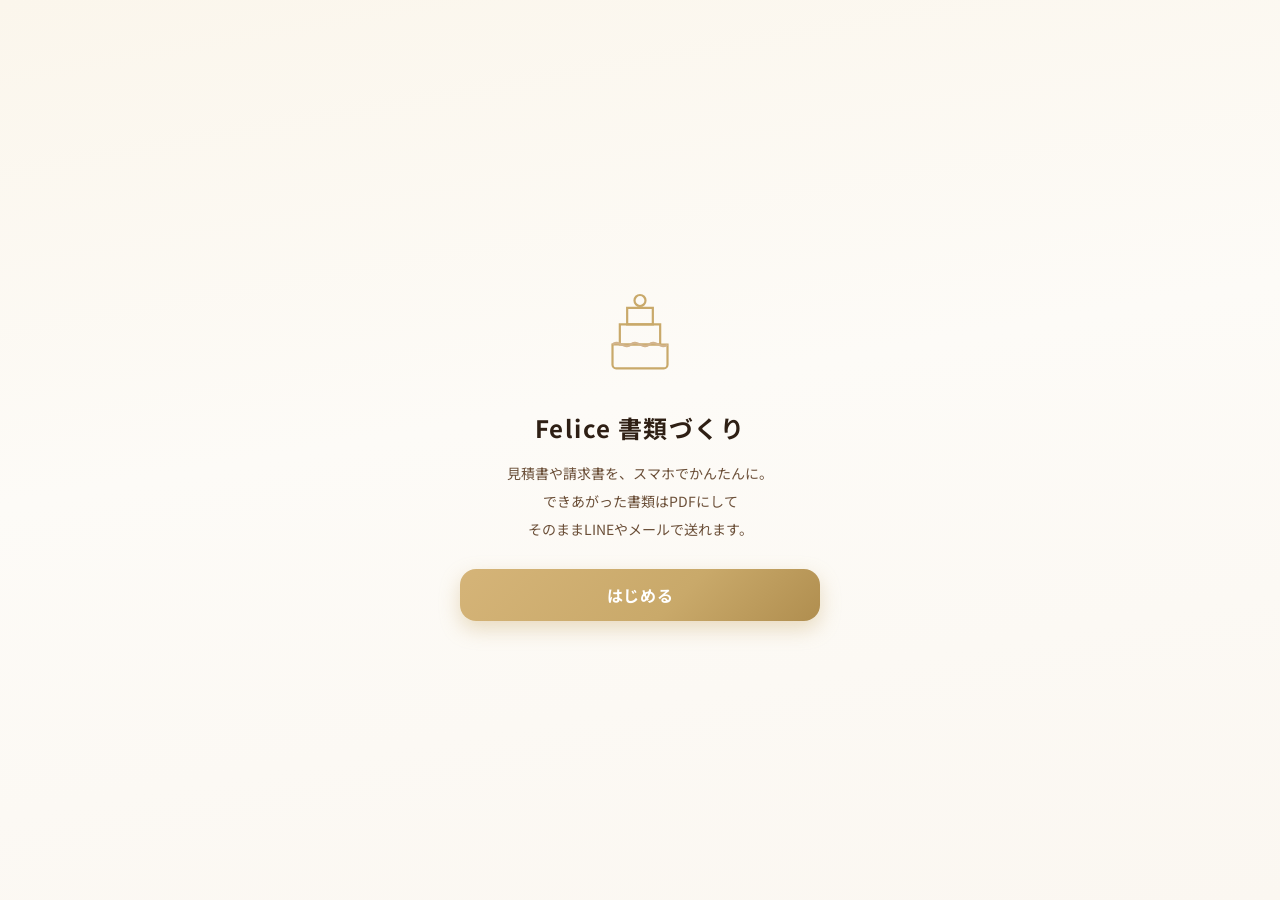
==== billing/index.html @ 068f3227 "billing: 帳票づくりPWAを新規追加（見積書・請求書・納品書・領収書） - スマホファーストのSPA。作成ウィザード／書類間変換／宛先台帳／状態管理 - PDF生成（html2canvas+j" ====
<!DOCTYPE html>
<html lang="ja">
<head>
  <meta charset="UTF-8">
  <meta name="viewport" content="width=device-width, initial-scale=1, viewport-fit=cover">
  <meta name="robots" content="noindex, nofollow">
  <meta name="theme-color" content="#fdfbf7">
  <title>Felice 書類づくり</title>
  <link rel="manifest" href="manifest.json">
  <link rel="icon" href="icons/icon-192.png">
  <link rel="apple-touch-icon" href="icons/apple-touch-icon.png">
  <meta name="mobile-web-app-capable" content="yes">
  <meta name="apple-mobile-web-app-capable" content="yes">
  <meta name="apple-mobile-web-app-status-bar-style" content="default">
  <meta name="apple-mobile-web-app-title" content="Felice書類">
  <link rel="preconnect" href="https://fonts.googleapis.com">
  <link rel="preconnect" href="https://fonts.gstatic.com" crossorigin>
  <link href="https://fonts.googleapis.com/css2?family=Italiana&family=Noto+Sans+JP:wght@400;500;700&family=Noto+Serif+JP:wght@400;600&display=swap" rel="stylesheet">
  <link rel="stylesheet" href="styles.css">
</head>
<body>

<!-- ══════════ アプリ本体 ══════════ -->
<div class="app" id="app">

  <header class="appbar">
    <div class="brand">
      <span class="brand-logo">Felice</span>
      <span class="brand-sub">書類づくり</span>
    </div>
  </header>

  <main class="main" id="main">

    <!-- ── ホーム ── -->
    <section class="view active" id="view-home">
      <div id="backup-banner"></div>
      <p class="home-date" id="home-date"></p>
      <h1 class="home-title">なにを<br>おつくりしますか？</h1>
      <button class="btn-cta" id="btn-create">
        <svg viewBox="0 0 24 24" class="ic"><path d="M12 5v14M5 12h14" stroke-linecap="round"/></svg>
        書類をつくる
      </button>
      <div class="home-quick" id="home-quick"></div>
      <div class="sec-head">
        <h2>最近の書類</h2>
        <button class="link" id="link-all-docs">すべて見る</button>
      </div>
      <div id="home-recent"></div>
    </section>

    <!-- ── 書類一覧 ── -->
    <section class="view" id="view-docs">
      <h1 class="view-title">書類</h1>
      <div class="searchbox">
        <svg viewBox="0 0 24 24" class="ic"><circle cx="11" cy="11" r="7"/><path d="M20 20l-3.5-3.5" stroke-linecap="round"/></svg>
        <input type="search" id="doc-search" placeholder="宛先や件名でさがす" autocomplete="off">
      </div>
      <div class="chips" id="doc-type-chips"></div>
      <div class="chips chips-sub" id="doc-status-chips"></div>
      <div id="doc-list"></div>
    </section>

    <!-- ── 顧客 ── -->
    <section class="view" id="view-customers">
      <h1 class="view-title">宛先リスト</h1>
      <p class="view-lead">よく書類を送る相手を登録しておくと、次からえらぶだけで作れます。</p>
      <button class="btn-secondary" id="btn-add-customer">
        <svg viewBox="0 0 24 24" class="ic"><path d="M12 5v14M5 12h14" stroke-linecap="round"/></svg>
        宛先を追加する
      </button>
      <div id="customer-list"></div>
    </section>

    <!-- ── 設定 ── -->
    <section class="view" id="view-settings">
      <h1 class="view-title">設定</h1>

      <div class="card form-card">
        <h2 class="card-title">じぶんの情報 <small>書類の「発行者」として印字されます</small></h2>
        <label class="field"><span>屋号（お店の名前）</span><input type="text" id="set-issuerName"></label>
        <label class="field"><span>お名前</span><input type="text" id="set-issuerPerson" placeholder="例：山田 花子"></label>
        <label class="field"><span>郵便番号</span><input type="text" id="set-postal" inputmode="numeric" placeholder="例：123-4567"></label>
        <label class="field"><span>住所</span><input type="text" id="set-address" placeholder="例：東京都〇〇区…"></label>
        <label class="field"><span>電話番号</span><input type="tel" id="set-tel" placeholder="例：090-1234-5678"></label>
        <label class="field"><span>メールアドレス</span><input type="email" id="set-email"></label>
      </div>

      <div class="card form-card">
        <h2 class="card-title">お振込先 <small>請求書に印字されます</small></h2>
        <label class="field"><span>銀行名</span><input type="text" id="set-bankName" placeholder="例：〇〇銀行"></label>
        <label class="field"><span>支店名</span><input type="text" id="set-branch" placeholder="例：〇〇支店"></label>
        <label class="field"><span>口座の種類</span>
          <select id="set-bankType"><option>普通</option><option>当座</option></select>
        </label>
        <label class="field"><span>口座番号</span><input type="text" id="set-bankNumber" inputmode="numeric"></label>
        <label class="field"><span>口座名義（カタカナ）</span><input type="text" id="set-bankHolder" placeholder="例：ヤマダ ハナコ"></label>
        <label class="field field-check">
          <input type="checkbox" id="set-bankFeeNote">
          <span>「振込手数料はご負担ください」の一文を請求書に入れる</span>
        </label>
      </div>

      <div class="card form-card">
        <h2 class="card-title">書類の初期設定</h2>
        <label class="field"><span>見積書の有効期限（発行日から）</span>
          <span class="field-suffix"><input type="number" id="set-quoteValidDays" inputmode="numeric" min="1"><em>日</em></span>
        </label>
        <label class="field"><span>請求書の支払期限（発行日から）</span>
          <span class="field-suffix"><input type="number" id="set-paymentTermDays" inputmode="numeric" min="1"><em>日</em></span>
        </label>
        <label class="field"><span>領収書の但し書き（なんの代金か）</span><input type="text" id="set-receiptProviso"></label>
        <label class="field field-check">
          <input type="checkbox" id="set-showStampBox">
          <span>領収書に収入印紙の枠を印字する（紙で渡す場合）</span>
        </label>
        <p class="hint">※紙で渡す領収書は、金額が5万円以上だと収入印紙が必要になることがあります。くわしくは国税庁の案内や税理士さんにご確認ください。</p>
      </div>

      <div class="card form-card">
        <h2 class="card-title">データのバックアップ</h2>
        <p class="hint">データはこのスマホ（ブラウザ）の中だけに保存されています。月に1回くらい、バックアップファイルを保存しておくと安心です。</p>
        <p class="hint" id="backup-last"></p>
        <button class="btn-secondary" id="btn-export">
          <svg viewBox="0 0 24 24" class="ic"><path d="M12 3v12M7 10l5 5 5-5M4 21h16" stroke-linecap="round" stroke-linejoin="round"/></svg>
          バックアップを保存する
        </button>
        <button class="btn-ghost" id="btn-import">バックアップから戻す</button>
        <input type="file" id="import-file" accept=".json,application/json" hidden>
      </div>

      <div class="card form-card">
        <h2 class="card-title">このアプリについて</h2>
        <p class="hint">・入力した内容はどこにも送信されず、この端末の中だけに保存されます。</p>
        <p class="hint">・書類は消費税をふくんだ「税込」の金額で作られます（インボイス制度の適格請求書には対応していません）。</p>
        <p class="hint">・税金や書類の保存ルールについて迷ったら、税理士さんや国税庁の案内をご確認ください。このアプリの表示は税務のアドバイスではありません。</p>
        <p class="hint">・ホーム画面に追加しておくと、アプリのようにすぐ開けます。</p>
        <p class="hint version">Felice 書類づくり v1.0</p>
      </div>
    </section>

  </main>

  <!-- ── ボトムナビ ── -->
  <nav class="bottomnav" id="bottomnav">
    <button class="nav-btn active" data-view="home">
      <svg viewBox="0 0 24 24" class="ic"><path d="M4 11l8-7 8 7v9a1.5 1.5 0 0 1-1.5 1.5h-4v-6h-5v6h-4A1.5 1.5 0 0 1 4 20z" stroke-linejoin="round"/></svg>
      <span>ホーム</span>
    </button>
    <button class="nav-btn" data-view="docs">
      <svg viewBox="0 0 24 24" class="ic"><path d="M7 3h7l4 4v13a1 1 0 0 1-1 1H7a1 1 0 0 1-1-1V4a1 1 0 0 1 1-1z" stroke-linejoin="round"/><path d="M14 3v4h4M9.5 12h5M9.5 16h5" stroke-linecap="round"/></svg>
      <span>書類</span>
    </button>
    <button class="nav-btn" data-view="customers">
      <svg viewBox="0 0 24 24" class="ic"><circle cx="12" cy="8.5" r="3.5"/><path d="M5 20c.8-3.4 3.6-5.5 7-5.5s6.2 2.1 7 5.5" stroke-linecap="round"/></svg>
      <span>宛先</span>
    </button>
    <button class="nav-btn" data-view="settings">
      <svg viewBox="0 0 24 24" class="ic"><circle cx="12" cy="12" r="3"/><path d="M12 2.8l1.2 2.6 2.8-.5 1 2.7 2.7 1-.5 2.8 2 2-2 2 .5 2.8-2.7 1-1 2.7-2.8-.5-1.2 2.6-1.2-2.6-2.8.5-1-2.7-2.7-1 .5-2.8-2-2 2-2-.5-2.8 2.7-1 1-2.7 2.8.5z" stroke-linejoin="round"/></svg>
      <span>設定</span>
    </button>
  </nav>
</div>

<!-- ══════════ 作成ウィザード ══════════ -->
<div class="overlay" id="wizard">
  <div class="ov-bar">
    <button class="ov-back" id="wiz-back" aria-label="もどる">
      <svg viewBox="0 0 24 24" class="ic"><path d="M15 5l-7 7 7 7" stroke-linecap="round" stroke-linejoin="round"/></svg>
    </button>
    <div class="ov-bar-center">
      <div class="dots" id="wiz-dots"></div>
      <div class="ov-title" id="wiz-title">書類をつくる</div>
    </div>
    <button class="ov-close" id="wiz-close" aria-label="とじる">
      <svg viewBox="0 0 24 24" class="ic"><path d="M6 6l12 12M18 6L6 18" stroke-linecap="round"/></svg>
    </button>
  </div>

  <div class="ov-body" id="wiz-body">

    <!-- Step: 種類 -->
    <div class="wstep" id="wstep-type">
      <h2 class="wstep-title">どの書類をつくりますか？</h2>
      <div class="type-cards" id="type-cards"></div>
    </div>

    <!-- Step: 宛先 -->
    <div class="wstep" id="wstep-customer">
      <h2 class="wstep-title">どなたに送りますか？</h2>
      <label class="field">
        <span>宛先の名前</span>
        <input type="text" id="wiz-cust-name" placeholder="例：スタジオ〇〇" autocomplete="off">
      </label>
      <div class="seg" id="wiz-honorific">
        <button data-v="御中" class="active">御中<small>会社・お店あて</small></button>
        <button data-v="様">様<small>個人あて</small></button>
      </div>
      <div id="wiz-cust-suggest"></div>
      <details class="adv">
        <summary>宛先の住所（省略できます）</summary>
        <label class="field"><span>住所</span><input type="text" id="wiz-cust-addr"></label>
      </details>
    </div>

    <!-- Step: 内容 -->
    <div class="wstep" id="wstep-content">
      <h2 class="wstep-title">内容を入力しましょう</h2>
      <label class="field">
        <span>件名（なんのお仕事？）</span>
        <input type="text" id="wiz-title-input" placeholder="例：撮影用クレイケーキ 制作費">
      </label>
      <div class="items-head"><span>品目</span><span id="wiz-items-hint">品名とお値段を入れてください</span></div>
      <div id="wiz-items"></div>
      <button class="btn-ghost btn-add-item" id="btn-add-item">
        <svg viewBox="0 0 24 24" class="ic"><path d="M12 5v14M5 12h14" stroke-linecap="round"/></svg>
        品目を追加
      </button>

      <details class="adv" id="wiz-adv">
        <summary>くわしい設定（日付・番号など）</summary>
        <label class="field"><span>発行日</span><input type="date" id="wiz-issueDate"></label>
        <div id="wiz-type-fields"></div>
        <label class="field"><span>書類番号（自動でつきます）</span><input type="text" id="wiz-number"></label>
        <label class="field"><span>備考（書類の下に印字されます）</span><textarea id="wiz-notes" rows="2" placeholder="例：納期はご相談ください"></textarea></label>
      </details>
    </div>

    <!-- Step: 確認 -->
    <div class="wstep" id="wstep-confirm">
      <h2 class="wstep-title">この内容でつくります</h2>
      <div class="preview-wrap" id="wiz-preview"></div>
    </div>

  </div>

  <div class="ov-foot">
    <div class="foot-total" id="wiz-total"></div>
    <button class="btn-primary" id="wiz-next">つぎへ</button>
  </div>
</div>

<!-- ══════════ 書類詳細 ══════════ -->
<div class="overlay" id="detail">
  <div class="ov-bar">
    <button class="ov-back" id="detail-back" aria-label="もどる">
      <svg viewBox="0 0 24 24" class="ic"><path d="M15 5l-7 7 7 7" stroke-linecap="round" stroke-linejoin="round"/></svg>
    </button>
    <div class="ov-bar-center"><div class="ov-title" id="detail-title"></div></div>
    <button class="ov-close" id="detail-menu" aria-label="メニュー">
      <svg viewBox="0 0 24 24" class="ic"><circle cx="12" cy="5.5" r="1.6" fill="currentColor" stroke="none"/><circle cx="12" cy="12" r="1.6" fill="currentColor" stroke="none"/><circle cx="12" cy="18.5" r="1.6" fill="currentColor" stroke="none"/></svg>
    </button>
  </div>
  <div class="ov-body">
    <div id="detail-meta"></div>
    <div class="preview-wrap" id="detail-preview"></div>
  </div>
  <div class="ov-foot detail-foot">
    <button class="btn-secondary" id="btn-convert">
      <svg viewBox="0 0 24 24" class="ic"><path d="M4 12h13M13 6l6 6-6 6" stroke-linecap="round" stroke-linejoin="round"/></svg>
      <span>次の書類へ</span>
    </button>
    <button class="btn-primary" id="btn-share">
      <svg viewBox="0 0 24 24" class="ic"><path d="M12 15V4M7.5 7.5L12 3l4.5 4.5M5 13v6a1.5 1.5 0 0 0 1.5 1.5h11A1.5 1.5 0 0 0 19 19v-6" stroke-linecap="round" stroke-linejoin="round"/></svg>
      PDFを共有
    </button>
  </div>
</div>

<!-- ══════════ 共通パーツ ══════════ -->
<div class="asheet-wrap" id="asheet-wrap">
  <div class="asheet-bg" id="asheet-bg"></div>
  <div class="asheet" id="asheet"></div>
</div>

<div class="modal-wrap" id="confirm-wrap">
  <div class="modal">
    <p id="confirm-msg"></p>
    <div class="modal-btns">
      <button class="btn-ghost" id="confirm-no">やめる</button>
      <button class="btn-primary" id="confirm-yes">OK</button>
    </div>
  </div>
</div>

<div id="toast-wrap"></div>

<!-- ══════════ オンボーディング ══════════ -->
<div class="ob" id="ob">
  <div class="ob-slide active" data-slide="1">
    <div class="ob-art">
      <svg viewBox="0 0 120 120" class="ob-cake">
        <path d="M30 78h60v22a4 4 0 0 1-4 4H34a4 4 0 0 1-4-4z"/>
        <path d="M38 56h44v22H38z"/>
        <path d="M46 38h28v18H46z"/>
        <circle cx="60" cy="30" r="6"/>
        <path d="M30 78c6-6 14 6 20 0s14 6 20 0 14 6 20 0" class="drip"/>
      </svg>
    </div>
    <h1 class="ob-title">Felice 書類づくり</h1>
    <p class="ob-text">見積書や請求書を、スマホでかんたんに。<br>できあがった書類はPDFにして<br>そのままLINEやメールで送れます。</p>
    <button class="btn-primary ob-next">はじめる</button>
  </div>
  <div class="ob-slide" data-slide="2">
    <h1 class="ob-title">じぶんの情報</h1>
    <p class="ob-text">書類に印字される情報です。<br>あとから「設定」でいつでも変えられます。</p>
    <div class="ob-form">
      <label class="field"><span>屋号（お店の名前）</span><input type="text" id="ob-issuerName"></label>
      <label class="field"><span>お名前</span><input type="text" id="ob-issuerPerson" placeholder="例：山田 花子"></label>
      <label class="field"><span>メールアドレス</span><input type="email" id="ob-email"></label>
    </div>
    <button class="btn-primary ob-next">つぎへ</button>
    <button class="btn-ghost ob-skip">あとで入力する</button>
  </div>
  <div class="ob-slide" data-slide="3">
    <div class="ob-art">
      <svg viewBox="0 0 24 24" class="ob-icon"><rect x="6" y="2.5" width="12" height="19" rx="2.5"/><path d="M12 17.5h.01" stroke-linecap="round"/></svg>
    </div>
    <h1 class="ob-title">ホーム画面に追加</h1>
    <p class="ob-text" id="ob-a2hs-text">ブラウザのメニューから「ホーム画面に追加」をしておくと、アプリのようにすぐ開けて、データも消えにくくなります。</p>
    <button class="btn-primary ob-next">はじめましょう</button>
  </div>
</div>

<!-- PDF・印刷用ステージ（画面には見えません） -->
<div id="pdf-stage" aria-hidden="true"></div>
<div id="print-stage" aria-hidden="true"></div>

<script src="lib/html2canvas.min.js"></script>
<script src="lib/jspdf.umd.min.js"></script>
<script src="app.js"></script>
</body>
</html>
---- billing/styles.css ----
/* ═══════════════════════════════════════════
   Felice 書類づくり — mobile-first PWA
   ═══════════════════════════════════════════ */

:root {
  /* Felice brand tokens (for-studio.html と共通) */
  --ivory:        #fdfbf7;
  --paper:        #ffffff;
  --champagne:    #c9a96a;
  --champagne-dk: #b08e4f;
  --champagne-lt: #e6d4a8;
  --champagne-ul: #f7f0e0;
  --tan:          #d2b48c;
  --tan-pale:     #f4ead9;
  --tan-ultra:    #fbf7f1;
  --text:         #2e1f14;
  --text-mid:     #6b4f38;
  --text-soft:    #a68b6e;
  --border:       #ead9bf;
  --border-soft:  #f1e8d8;

  /* doc type colors */
  --c-quote:   #7f9376;
  --c-invoice: #c09355;
  --c-delivery:#7e93a8;
  --c-receipt: #b77b5e;
  --green:     #6f8f6a;
  --danger:    #b05d4e;

  --shadow-sm: 0 2px 10px rgba(46,31,20,.06);
  --shadow-md: 0 10px 30px rgba(46,31,20,.10);
  --shadow-lg: 0 24px 60px rgba(46,31,20,.18);

  --r:    18px;
  --r-sm: 12px;
  --nav-h: 62px;
  --ease: cubic-bezier(.22,.61,.36,1);

  --sans:  'Noto Sans JP', 'Hiragino Kaku Gothic ProN', 'Yu Gothic UI', sans-serif;
  --serif: 'Noto Serif JP', 'Hiragino Mincho ProN', '游明朝', 'Yu Mincho', serif;
  --display: 'Italiana', var(--serif);
}

* { margin: 0; padding: 0; box-sizing: border-box; -webkit-tap-highlight-color: transparent; }
html { height: 100%; }
body {
  font-family: var(--sans);
  background: var(--ivory);
  color: var(--text);
  line-height: 1.6;
  min-height: 100dvh;
  -webkit-font-smoothing: antialiased;
  overscroll-behavior-y: none;
}
button { font-family: inherit; border: none; background: none; color: inherit; cursor: pointer; }
input, select, textarea {
  font-family: inherit;
  font-size: 16px; /* iOSの自動ズーム防止 */
  color: var(--text);
}
svg.ic { width: 22px; height: 22px; fill: none; stroke: currentColor; stroke-width: 1.8; flex: none; }

/* ═══ アプリシェル ═══ */
.app {
  max-width: 560px;
  margin: 0 auto;
  min-height: 100dvh;
  position: relative;
}
@media (min-width: 640px) {
  body { background: linear-gradient(160deg, #f6efe2, var(--ivory) 55%); }
  .app { box-shadow: var(--shadow-lg); background: var(--ivory); }
}

.appbar {
  position: sticky; top: 0; z-index: 20;
  display: flex; align-items: center; justify-content: center;
  padding: calc(10px + env(safe-area-inset-top)) 20px 10px;
  background: color-mix(in srgb, var(--ivory) 86%, transparent);
  -webkit-backdrop-filter: blur(14px); backdrop-filter: blur(14px);
  border-bottom: 1px solid var(--border-soft);
}
.brand { display: flex; align-items: baseline; gap: 10px; }
.brand-logo { font-family: var(--display); font-size: 26px; letter-spacing: .12em; color: var(--text); }
.brand-sub { font-size: 12px; letter-spacing: .28em; color: var(--text-soft); }

.main { padding: 20px 20px calc(var(--nav-h) + 28px + env(safe-area-inset-bottom)); }

.view { display: none; animation: viewIn .32s var(--ease); }
.view.active { display: block; }
@keyframes viewIn { from { opacity: 0; transform: translateY(8px); } to { opacity: 1; transform: none; } }

.view-title { font-size: 24px; font-weight: 700; letter-spacing: .04em; margin: 6px 0 14px; }
.view-lead { font-size: 13.5px; color: var(--text-mid); margin: -6px 0 16px; }

/* ═══ ボトムナビ ═══ */
.bottomnav {
  position: fixed; bottom: 0; left: 50%; transform: translateX(-50%);
  width: 100%; max-width: 560px; z-index: 30;
  display: grid; grid-template-columns: repeat(4, 1fr);
  padding: 6px 10px calc(6px + env(safe-area-inset-bottom));
  background: color-mix(in srgb, #fffdf9 88%, transparent);
  -webkit-backdrop-filter: blur(16px); backdrop-filter: blur(16px);
  border-top: 1px solid var(--border-soft);
}
.nav-btn {
  display: flex; flex-direction: column; align-items: center; gap: 2px;
  padding: 7px 0 5px; border-radius: 14px;
  color: var(--text-soft); font-size: 10.5px; font-weight: 500; letter-spacing: .06em;
  transition: color .2s, background .2s;
}
.nav-btn .ic { width: 23px; height: 23px; }
.nav-btn.active { color: var(--champagne-dk); background: var(--champagne-ul); }

/* ═══ ボタン ═══ */
.btn-primary, .btn-secondary, .btn-ghost, .btn-cta {
  display: flex; align-items: center; justify-content: center; gap: 8px;
  width: 100%; min-height: 52px; padding: 12px 18px;
  border-radius: 16px; font-size: 16px; font-weight: 700; letter-spacing: .04em;
  transition: transform .15s var(--ease), box-shadow .2s, opacity .2s;
}
.btn-primary:active, .btn-secondary:active, .btn-cta:active { transform: scale(.97); }
.btn-primary {
  background: linear-gradient(135deg, #d5b478, var(--champagne) 60%, var(--champagne-dk));
  color: #fff; box-shadow: 0 8px 20px rgba(201,169,106,.38);
}
.btn-primary:disabled { opacity: .45; box-shadow: none; }
.btn-secondary {
  background: var(--paper); color: var(--text-mid);
  border: 1.5px solid var(--border); box-shadow: var(--shadow-sm);
}
.btn-ghost { color: var(--text-soft); font-weight: 500; min-height: 46px; }
.btn-cta {
  min-height: 64px; font-size: 18px; margin: 18px 0 10px;
  background: linear-gradient(135deg, #d5b478, var(--champagne) 60%, var(--champagne-dk));
  color: #fff; box-shadow: 0 12px 28px rgba(201,169,106,.42);
}
.link { color: var(--champagne-dk); font-size: 13px; font-weight: 500; }

/* ═══ ホーム ═══ */
.home-date { font-size: 12.5px; color: var(--text-soft); letter-spacing: .08em; margin-top: 8px; }
.home-title { font-size: 26px; font-weight: 700; line-height: 1.4; letter-spacing: .04em; margin: 4px 0 6px; }
.home-quick { display: grid; grid-template-columns: repeat(4, 1fr); gap: 8px; margin: 4px 0 22px; }
.quick-btn {
  display: flex; flex-direction: column; align-items: center; gap: 6px;
  padding: 12px 4px 10px; border-radius: var(--r-sm);
  background: var(--paper); border: 1px solid var(--border-soft); box-shadow: var(--shadow-sm);
  font-size: 11.5px; font-weight: 500; color: var(--text-mid);
  transition: transform .15s var(--ease);
}
.quick-btn:active { transform: scale(.95); }
.quick-btn .dot { width: 34px; height: 34px; border-radius: 50%; display: flex; align-items: center; justify-content: center; color: #fff; }
.quick-btn .dot svg { width: 18px; height: 18px; }
.sec-head { display: flex; align-items: baseline; justify-content: space-between; margin: 6px 0 10px; }
.sec-head h2 { font-size: 15px; letter-spacing: .06em; }

/* ═══ カード・リスト ═══ */
.card {
  background: var(--paper); border: 1px solid var(--border-soft);
  border-radius: var(--r); box-shadow: var(--shadow-sm);
  padding: 18px; margin-bottom: 14px;
}
.doc-card {
  display: flex; align-items: center; gap: 12px;
  background: var(--paper); border: 1px solid var(--border-soft);
  border-radius: var(--r); box-shadow: var(--shadow-sm);
  padding: 14px 16px; margin-bottom: 10px; width: 100%; text-align: left;
  transition: transform .15s var(--ease);
}
.doc-card:active { transform: scale(.98); }
.doc-badge {
  width: 44px; height: 44px; border-radius: 14px; flex: none;
  display: flex; align-items: center; justify-content: center;
  color: #fff; font-size: 11px; font-weight: 700; letter-spacing: .05em;
  writing-mode: horizontal-tb;
}
.doc-card-main { flex: 1; min-width: 0; }
.doc-card-name { font-size: 15px; font-weight: 700; white-space: nowrap; overflow: hidden; text-overflow: ellipsis; }
.doc-card-sub { font-size: 12px; color: var(--text-soft); white-space: nowrap; overflow: hidden; text-overflow: ellipsis; }
.doc-card-right { text-align: right; flex: none; }
.doc-card-amount { font-size: 15.5px; font-weight: 700; font-variant-numeric: tabular-nums; }
.status-chip {
  display: inline-block; font-size: 10.5px; font-weight: 700; letter-spacing: .04em;
  padding: 2px 9px; border-radius: 99px; margin-top: 3px;
}
.status-draft  { background: #efe9df; color: #8d7a63; }
.status-issued { background: var(--champagne-ul); color: var(--champagne-dk); }
.status-paid   { background: #e9f0e7; color: var(--green); }

.empty {
  text-align: center; color: var(--text-soft); font-size: 13.5px;
  padding: 36px 16px; line-height: 1.9;
}
.empty svg { width: 74px; height: 74px; stroke: var(--tan); fill: none; stroke-width: 3; opacity: .8; margin-bottom: 10px; }
.empty svg .drip { stroke: var(--champagne); }

/* ═══ 検索・チップ ═══ */
.searchbox {
  display: flex; align-items: center; gap: 8px;
  background: var(--paper); border: 1.5px solid var(--border);
  border-radius: 14px; padding: 10px 14px; margin-bottom: 12px;
  color: var(--text-soft);
}
.searchbox input { flex: 1; border: none; outline: none; background: none; }
.chips { display: flex; gap: 8px; overflow-x: auto; padding-bottom: 8px; scrollbar-width: none; }
.chips::-webkit-scrollbar { display: none; }
.chips-sub { margin-bottom: 8px; }
.chip {
  flex: none; padding: 7px 15px; border-radius: 99px;
  background: var(--paper); border: 1.5px solid var(--border);
  font-size: 13px; font-weight: 500; color: var(--text-mid);
  transition: all .2s;
}
.chip.active { background: var(--text); border-color: var(--text); color: #fff; }

/* ═══ フォーム ═══ */
.form-card .card-title { font-size: 15px; margin-bottom: 14px; letter-spacing: .04em; }
.form-card .card-title small { display: block; font-size: 11.5px; color: var(--text-soft); font-weight: 400; margin-top: 2px; }
.field { display: block; margin-bottom: 14px; }
.field > span { display: block; font-size: 12.5px; font-weight: 500; color: var(--text-mid); margin-bottom: 5px; }
.field input:not([type="checkbox"]), .field select, .field textarea {
  width: 100%; padding: 13px 14px;
  border: 1.5px solid var(--border); border-radius: var(--r-sm);
  background: #fffdf9; outline: none;
  transition: border-color .2s, box-shadow .2s;
}
.field textarea { resize: vertical; }
.field input:focus, .field select:focus, .field textarea:focus {
  border-color: var(--champagne); box-shadow: 0 0 0 3px rgba(201,169,106,.18);
}
.field-suffix { display: flex; align-items: center; gap: 8px; }
.field-suffix input { max-width: 110px; }
.field-suffix em { font-style: normal; color: var(--text-mid); font-size: 14px; }
.field-check { display: flex; align-items: flex-start; gap: 10px; font-size: 13.5px; color: var(--text-mid); }
.field-check input { width: 20px; height: 20px; margin-top: 2px; accent-color: var(--champagne); flex: none; }
.hint { font-size: 12px; color: var(--text-soft); line-height: 1.7; margin: 8px 0; }
.hint.version { text-align: center; letter-spacing: .1em; margin-top: 14px; }

/* ═══ バナー ═══ */
.banner {
  display: flex; align-items: center; gap: 10px;
  background: var(--champagne-ul); border: 1px solid var(--champagne-lt);
  border-radius: var(--r-sm); padding: 12px 14px; margin: 4px 0 10px;
  font-size: 12.5px; color: var(--text-mid);
}
.banner .ic { color: var(--champagne-dk); }
.banner button { color: var(--champagne-dk); font-weight: 700; font-size: 12.5px; flex: none; }

/* ═══ オーバーレイ（ウィザード・詳細） ═══ */
.overlay {
  position: fixed; inset: 0; z-index: 50;
  display: flex; flex-direction: column;
  background: var(--ivory);
  max-width: 560px; margin: 0 auto;
  transform: translateY(102%); visibility: hidden;
  transition: transform .38s var(--ease), visibility .38s;
}
.overlay.open { transform: none; visibility: visible; box-shadow: var(--shadow-lg); }

.ov-bar {
  display: flex; align-items: center; gap: 6px;
  padding: calc(10px + env(safe-area-inset-top)) 12px 8px;
  border-bottom: 1px solid var(--border-soft);
  background: color-mix(in srgb, var(--ivory) 90%, transparent);
  -webkit-backdrop-filter: blur(12px); backdrop-filter: blur(12px);
  position: relative; z-index: 2;
}
.ov-back, .ov-close {
  width: 42px; height: 42px; border-radius: 50%;
  display: flex; align-items: center; justify-content: center;
  color: var(--text-mid);
}
.ov-back:active, .ov-close:active { background: var(--tan-pale); }
.ov-bar-center { flex: 1; text-align: center; }
.ov-title { font-size: 14px; font-weight: 700; letter-spacing: .06em; }
.dots { display: flex; gap: 6px; justify-content: center; margin-bottom: 3px; }
.dots i {
  width: 7px; height: 7px; border-radius: 50%;
  background: var(--border); transition: all .3s var(--ease);
}
.dots i.on { background: var(--champagne); width: 20px; border-radius: 99px; }

.ov-body { flex: 1; overflow-y: auto; padding: 20px 20px 30px; -webkit-overflow-scrolling: touch; }
.ov-foot {
  display: flex; align-items: center; gap: 12px;
  padding: 12px 20px calc(12px + env(safe-area-inset-bottom));
  border-top: 1px solid var(--border-soft);
  background: color-mix(in srgb, #fffdf9 92%, transparent);
  -webkit-backdrop-filter: blur(12px); backdrop-filter: blur(12px);
}
.foot-total { flex: none; min-width: 30%; }
.foot-total small { display: block; font-size: 10.5px; color: var(--text-soft); letter-spacing: .06em; }
.foot-total strong { font-size: 19px; font-variant-numeric: tabular-nums; letter-spacing: .02em; }
.detail-foot .btn-secondary { flex: 1; }
.detail-foot .btn-primary { flex: 1.4; }

/* ═══ ウィザード ═══ */
.wstep { display: none; animation: viewIn .3s var(--ease); }
.wstep.active { display: block; }
.wstep-title { font-size: 20px; font-weight: 700; letter-spacing: .03em; margin: 4px 0 18px; }

.type-cards { display: grid; gap: 12px; }
.type-card {
  display: flex; align-items: center; gap: 14px; text-align: left;
  background: var(--paper); border: 2px solid var(--border-soft);
  border-radius: var(--r); box-shadow: var(--shadow-sm);
  padding: 16px; transition: transform .15s var(--ease), border-color .2s;
}
.type-card:active { transform: scale(.97); }
.type-card.selected { border-color: var(--champagne); background: var(--champagne-ul); }
.type-card .dot {
  width: 48px; height: 48px; border-radius: 16px; flex: none;
  display: flex; align-items: center; justify-content: center; color: #fff;
}
.type-card .dot svg { width: 24px; height: 24px; }
.type-card b { display: block; font-size: 16.5px; letter-spacing: .04em; }
.type-card small { font-size: 12.5px; color: var(--text-soft); }

.seg { display: grid; grid-template-columns: 1fr 1fr; gap: 8px; margin: 4px 0 16px; }
.seg button {
  padding: 10px 8px; border-radius: var(--r-sm);
  border: 1.5px solid var(--border); background: var(--paper);
  font-size: 15px; font-weight: 700; color: var(--text-soft);
  display: flex; flex-direction: column; align-items: center; gap: 0;
}
.seg button small { font-size: 10.5px; font-weight: 400; }
.seg button.active { border-color: var(--champagne); background: var(--champagne-ul); color: var(--champagne-dk); }

.suggest-title { font-size: 12px; color: var(--text-soft); margin: 14px 0 8px; letter-spacing: .06em; }
.suggest-row {
  display: flex; align-items: center; gap: 10px; width: 100%; text-align: left;
  background: var(--paper); border: 1.5px solid var(--border-soft);
  border-radius: var(--r-sm); padding: 12px 14px; margin-bottom: 8px;
  font-size: 15px; font-weight: 500;
}
.suggest-row.selected { border-color: var(--champagne); background: var(--champagne-ul); }
.suggest-row .ic { color: var(--tan); width: 19px; height: 19px; }
.suggest-row small { margin-left: auto; color: var(--text-soft); font-size: 11.5px; }

.adv { margin-top: 16px; }
.adv summary {
  list-style: none; cursor: pointer;
  display: flex; align-items: center; gap: 6px;
  font-size: 13.5px; font-weight: 500; color: var(--champagne-dk);
  padding: 10px 2px;
}
.adv summary::-webkit-details-marker { display: none; }
.adv summary::before { content: "＋"; font-weight: 700; }
.adv[open] summary::before { content: "－"; }
.adv > *:not(summary) { margin-top: 8px; }

/* 品目エディタ */
.items-head { display: flex; align-items: baseline; justify-content: space-between; margin: 18px 0 8px; }
.items-head span:first-child { font-size: 13px; font-weight: 700; letter-spacing: .06em; }
.items-head span:last-child { font-size: 11px; color: var(--text-soft); }
.item-row {
  background: var(--paper); border: 1.5px solid var(--border-soft);
  border-radius: var(--r-sm); padding: 12px; margin-bottom: 10px;
  box-shadow: var(--shadow-sm);
}
.item-row .row1 { display: flex; gap: 8px; align-items: center; margin-bottom: 8px; }
.item-row .row1 input { flex: 1; }
.item-row input, .item-row select {
  padding: 11px 12px; border: 1.5px solid var(--border);
  border-radius: 10px; background: #fffdf9; outline: none; min-width: 0;
}
.item-row input:focus { border-color: var(--champagne); }
.item-del {
  width: 38px; height: 38px; border-radius: 50%; flex: none;
  display: flex; align-items: center; justify-content: center; color: var(--text-soft);
}
.item-del:active { background: #f6e8e4; color: var(--danger); }
.item-del .ic { width: 18px; height: 18px; }
.item-row .row2 { display: grid; grid-template-columns: 1fr auto 1.2fr auto; gap: 6px; align-items: center; }
.item-row .row2 .x { color: var(--text-soft); font-size: 13px; text-align: center; }
.item-row .row2 input { text-align: right; font-variant-numeric: tabular-nums; }
.item-amount {
  text-align: right; font-size: 14px; font-weight: 700;
  font-variant-numeric: tabular-nums; color: var(--text-mid); margin-top: 8px;
}
.btn-add-item { border: 1.5px dashed var(--border); border-radius: var(--r-sm); color: var(--champagne-dk); font-weight: 700; }

/* ═══ プレビュー（縮小A4） ═══ */
.preview-wrap {
  position: relative;
  border-radius: var(--r-sm);
  filter: drop-shadow(0 10px 24px rgba(46,31,20,.16));
  margin: 6px auto 18px;
}
.preview-scale { transform-origin: top left; }

/* ═══ 詳細ビュー ═══ */
.detail-meta { display: flex; flex-wrap: wrap; align-items: center; gap: 8px; margin-bottom: 14px; }
.detail-meta .status-chip { font-size: 12px; padding: 5px 13px; margin: 0; }
.detail-meta .status-chip.pick { opacity: .45; }
.detail-meta .status-chip.pick.on { opacity: 1; box-shadow: 0 0 0 1.5px currentColor inset; }
.detail-src { font-size: 11.5px; color: var(--text-soft); width: 100%; }
.detail-src button { color: var(--champagne-dk); font-weight: 500; font-size: 11.5px; text-decoration: underline; }

/* ═══ アクションシート ═══ */
.asheet-wrap { position: fixed; inset: 0; z-index: 70; pointer-events: none; }
.asheet-bg {
  position: absolute; inset: 0; background: rgba(46,31,20,.34);
  opacity: 0; transition: opacity .3s;
}
.asheet {
  position: absolute; bottom: 0; left: 50%; transform: translate(-50%, 105%);
  width: 100%; max-width: 560px;
  background: var(--ivory); border-radius: 24px 24px 0 0;
  padding: 10px 18px calc(20px + env(safe-area-inset-bottom));
  transition: transform .34s var(--ease);
  box-shadow: var(--shadow-lg);
}
.asheet-wrap.open { pointer-events: auto; }
.asheet-wrap.open .asheet-bg { opacity: 1; }
.asheet-wrap.open .asheet { transform: translate(-50%, 0); }
.asheet::before {
  content: ""; display: block; width: 40px; height: 4px; border-radius: 99px;
  background: var(--border); margin: 4px auto 12px;
}
.asheet h3 { font-size: 13px; color: var(--text-soft); font-weight: 500; letter-spacing: .06em; margin: 2px 4px 10px; }
.as-btn {
  display: flex; align-items: center; gap: 12px; width: 100%; text-align: left;
  padding: 15px 14px; border-radius: var(--r-sm);
  font-size: 15.5px; font-weight: 500;
  background: var(--paper); border: 1px solid var(--border-soft); margin-bottom: 8px;
}
.as-btn:active { background: var(--tan-ultra); }
.as-btn .ic { color: var(--champagne-dk); }
.as-btn small { margin-left: auto; font-size: 11px; color: var(--text-soft); }
.as-btn.danger, .as-btn.danger .ic { color: var(--danger); }
.as-btn .dot {
  width: 36px; height: 36px; border-radius: 12px; flex: none;
  display: flex; align-items: center; justify-content: center; color: #fff;
}
.as-btn .dot svg { width: 19px; height: 19px; }

/* ═══ 確認モーダル ═══ */
.modal-wrap {
  position: fixed; inset: 0; z-index: 80;
  display: flex; align-items: center; justify-content: center;
  background: rgba(46,31,20,.34); padding: 24px;
  opacity: 0; visibility: hidden; transition: opacity .25s, visibility .25s;
}
.modal-wrap.open { opacity: 1; visibility: visible; }
.modal {
  background: var(--ivory); border-radius: 20px; box-shadow: var(--shadow-lg);
  padding: 24px 20px 16px; width: 100%; max-width: 340px;
  transform: scale(.94); transition: transform .25s var(--ease);
}
.modal-wrap.open .modal { transform: none; }
.modal p { font-size: 14.5px; line-height: 1.8; white-space: pre-line; }
.modal-btns { display: flex; gap: 8px; margin-top: 18px; }
.modal-btns button { flex: 1; min-height: 48px; }

/* ═══ トースト ═══ */
#toast-wrap {
  position: fixed; bottom: calc(var(--nav-h) + 24px + env(safe-area-inset-bottom));
  left: 50%; transform: translateX(-50%); z-index: 90;
  display: flex; flex-direction: column; align-items: center; gap: 8px;
  width: max-content; max-width: 90vw;
}
.toast {
  background: var(--text); color: #fff; font-size: 13.5px; font-weight: 500;
  padding: 11px 20px; border-radius: 99px; box-shadow: var(--shadow-md);
  display: flex; align-items: center; gap: 8px;
  animation: toastIn .3s var(--ease);
}
.toast.out { animation: toastOut .3s forwards; }
.toast .ic { width: 17px; height: 17px; stroke: var(--champagne-lt); }
@keyframes toastIn { from { opacity: 0; transform: translateY(10px); } }
@keyframes toastOut { to { opacity: 0; transform: translateY(6px); } }

/* ═══ オンボーディング ═══ */
.ob {
  position: fixed; inset: 0; z-index: 100;
  background: linear-gradient(170deg, #fbf6ec, var(--ivory) 45%, var(--tan-ultra));
  display: none; align-items: center; justify-content: center;
}
.ob.show { display: flex; }
.ob-slide {
  display: none; flex-direction: column; align-items: center; text-align: center;
  padding: 32px 30px calc(32px + env(safe-area-inset-bottom));
  width: 100%; max-width: 420px;
  animation: viewIn .4s var(--ease);
}
.ob-slide.active { display: flex; }
.ob-art { margin-bottom: 20px; }
.ob-cake { width: 110px; height: 110px; fill: none; stroke: var(--champagne); stroke-width: 2.4; }
.ob-cake .drip { stroke: var(--tan); }
.ob-icon { width: 74px; height: 74px; fill: none; stroke: var(--champagne); stroke-width: 1.6; }
.ob-title { font-size: 24px; letter-spacing: .06em; margin-bottom: 12px; }
.ob-text { font-size: 14px; color: var(--text-mid); line-height: 2; margin-bottom: 26px; }
.ob-form { width: 100%; text-align: left; margin-bottom: 8px; }
.ob .btn-primary { margin-bottom: 6px; }

/* ═══════════════════════════════════════════
   A4 帳票シート（プレビュー・PDF・印刷 共通）
   ═══════════════════════════════════════════ */
.sheet {
  width: 210mm; min-height: 297mm;
  padding: 17mm 16mm 14mm;
  background: #fff;
  color: #2e1f14;
  font-family: var(--serif);
  font-size: 10.5pt;
  line-height: 1.75;
  position: relative;
  display: flex; flex-direction: column;
}
.s-title {
  text-align: center;
  font-size: 21pt; letter-spacing: .55em; text-indent: .55em;
  font-weight: 600;
  padding-bottom: 3mm;
  border-bottom: 2.2pt solid #c9a96a;
  position: relative;
  margin-bottom: 8mm;
}
.s-title::after {
  content: ""; position: absolute; left: 0; right: 0; bottom: -2.2pt;
  border-bottom: .6pt solid #c9a96a;
  transform: translateY(1.8pt);
}
.s-cols { display: flex; justify-content: space-between; gap: 10mm; margin-bottom: 6mm; }
.s-left { flex: 1.25; min-width: 0; }
.s-right { flex: 1; font-size: 9pt; text-align: left; }

.s-to-name {
  font-size: 14.5pt; font-weight: 600;
  border-bottom: .8pt solid #2e1f14;
  padding: 0 2mm 1mm 1mm; display: inline-block; max-width: 100%;
}
.s-to-name small { font-size: 11pt; font-weight: 400; margin-left: 2mm; }
.s-to-addr { font-size: 9pt; color: #55402e; margin-top: 1mm; }
.s-greet { font-size: 9.5pt; margin: 4mm 0 4mm; }

.s-amount {
  display: flex; align-items: baseline; gap: 4mm;
  border: 1.4pt solid #c9a96a; border-radius: 1.5mm;
  padding: 3mm 5mm; background: #fdfaf3;
}
.s-amount-label { font-size: 10pt; letter-spacing: .3em; }
.s-amount-val { font-size: 17pt; font-weight: 600; letter-spacing: .04em; flex: 1; text-align: center; }
.s-amount-tax { font-size: 8.5pt; color: #55402e; }
.s-terms { font-size: 9.5pt; margin-top: 3mm; }
.s-terms b { font-weight: 600; }

.s-no { font-size: 9pt; text-align: right; }
.s-issuer {
  margin-top: 5mm; padding-left: 5mm;
  border-left: .8pt solid #c9a96a;
  font-size: 8.5pt; line-height: 1.9; color: #3a2a1c;
}
.s-issuer-name { font-size: 11.5pt; font-family: var(--display); letter-spacing: .06em; color: #2e1f14; }
.s-issuer-sub { font-size: 9pt; font-weight: 600; }

table.s-items { width: 100%; border-collapse: collapse; margin-top: 2mm; font-size: 9.5pt; }
.s-items th {
  font-weight: 600; font-size: 8.5pt; letter-spacing: .2em;
  padding: 2mm 2.5mm;
  border-top: 1.4pt solid #2e1f14;
  border-bottom: .8pt solid #2e1f14;
  background: #faf6ec;
}
.s-items td {
  padding: 2.2mm 2.5mm;
  border-bottom: .5pt solid #d9c8a8;
  vertical-align: top;
}
.s-items .num { text-align: right; font-variant-numeric: tabular-nums; white-space: nowrap; }
.s-items .ctr { text-align: center; white-space: nowrap; }
.s-items td.pad { height: 8mm; border-bottom-style: dashed; border-bottom-color: #e8dcc4; }
.s-items tfoot td {
  border-bottom: none; padding: 2mm 2.5mm;
}
.s-items tfoot .t-label { text-align: right; letter-spacing: .25em; font-size: 9.5pt; }
.s-items tfoot .t-val { text-align: right; font-variant-numeric: tabular-nums; white-space: nowrap; }
.s-items tfoot tr.sub td { border-top: .8pt solid #2e1f14; }
.s-items tfoot tr.grand td {
  font-size: 12pt; font-weight: 600;
  border-top: .5pt solid #c9a96a; border-bottom: 1.6pt solid #2e1f14;
  background: #faf6ec;
}
.s-items tfoot tr.grand .t-label { font-size: 10.5pt; }

.s-bank {
  margin-top: 6mm; padding: 3.5mm 5mm;
  border: .8pt solid #c9a96a; border-radius: 1.5mm;
  font-size: 9.5pt; background: #fdfaf3;
}
.s-bank b { display: block; font-size: 8.5pt; letter-spacing: .3em; color: #8a6f42; margin-bottom: 1mm; }
.s-bank .fee { font-size: 8.5pt; color: #55402e; margin-top: 1.5mm; }

.s-note { margin-top: 5mm; font-size: 9pt; }
.s-note b { display: block; font-size: 8.5pt; letter-spacing: .3em; color: #8a6f42; }
.s-note p { white-space: pre-wrap; border-bottom: .5pt solid #e8dcc4; padding: 1mm 1mm 2mm; }

.s-foot {
  margin-top: auto; padding-top: 6mm;
  text-align: center; font-family: var(--display);
  font-size: 8pt; letter-spacing: .35em; color: #b99c68;
}

/* ── 領収書レイアウト ── */
.sheet.st-receipt .s-to-block { text-align: left; margin: 10mm 0 8mm; }
.sheet.st-receipt .s-amount-big {
  margin: 6mm auto; width: 85%;
  border: 2pt solid #c9a96a; border-radius: 2mm;
  background: #fdfaf3;
  text-align: center; padding: 6mm 4mm;
}
.sheet.st-receipt .s-amount-big .lbl { font-size: 10pt; letter-spacing: .5em; color: #8a6f42; display: block; }
.sheet.st-receipt .s-amount-big .val { font-size: 26pt; font-weight: 600; letter-spacing: .05em; }
.sheet.st-receipt .s-amount-big .tax { font-size: 9pt; color: #55402e; }
.sheet.st-receipt .s-proviso { text-align: center; font-size: 10.5pt; margin: 4mm 0 2mm; }
.sheet.st-receipt .s-received { text-align: center; font-size: 11pt; letter-spacing: .2em; margin: 5mm 0 10mm; }
.s-stamp {
  width: 22mm; height: 26mm;
  border: .8pt dashed #b99c68; border-radius: 1mm;
  display: flex; flex-direction: column; align-items: center; justify-content: center;
  font-size: 7pt; color: #8a6f42; line-height: 1.6; text-align: center;
  letter-spacing: .2em;
}
.s-stamp-note { font-size: 7pt; color: #8a6f42; margin-top: 1.5mm; max-width: 72mm; line-height: 1.6; letter-spacing: 0; }
.s-receipt-bottom { display: flex; justify-content: space-between; align-items: flex-end; gap: 8mm; margin-top: auto; }

/* ═══ PDF・印刷ステージ ═══ */
#pdf-stage { position: absolute; left: -9999px; top: 0; }
#print-stage { display: none; }

@media print {
  body * { visibility: hidden; }
  body { background: #fff; }
  .app, .overlay, .bottomnav, .ob, .asheet-wrap, .modal-wrap, #toast-wrap, #pdf-stage { display: none !important; }
  #print-stage { display: block !important; position: absolute; left: 0; top: 0; }
  #print-stage, #print-stage * { visibility: visible; }
  #print-stage .sheet { box-shadow: none; margin: 0; }
  @page { size: A4; margin: 0; }
  .sheet { -webkit-print-color-adjust: exact; print-color-adjust: exact; }
  .s-items tr { break-inside: avoid; }
  .s-items thead { display: table-header-group; }
  .s-amount, .s-bank, .s-issuer, .s-receipt-bottom { break-inside: avoid; }
}
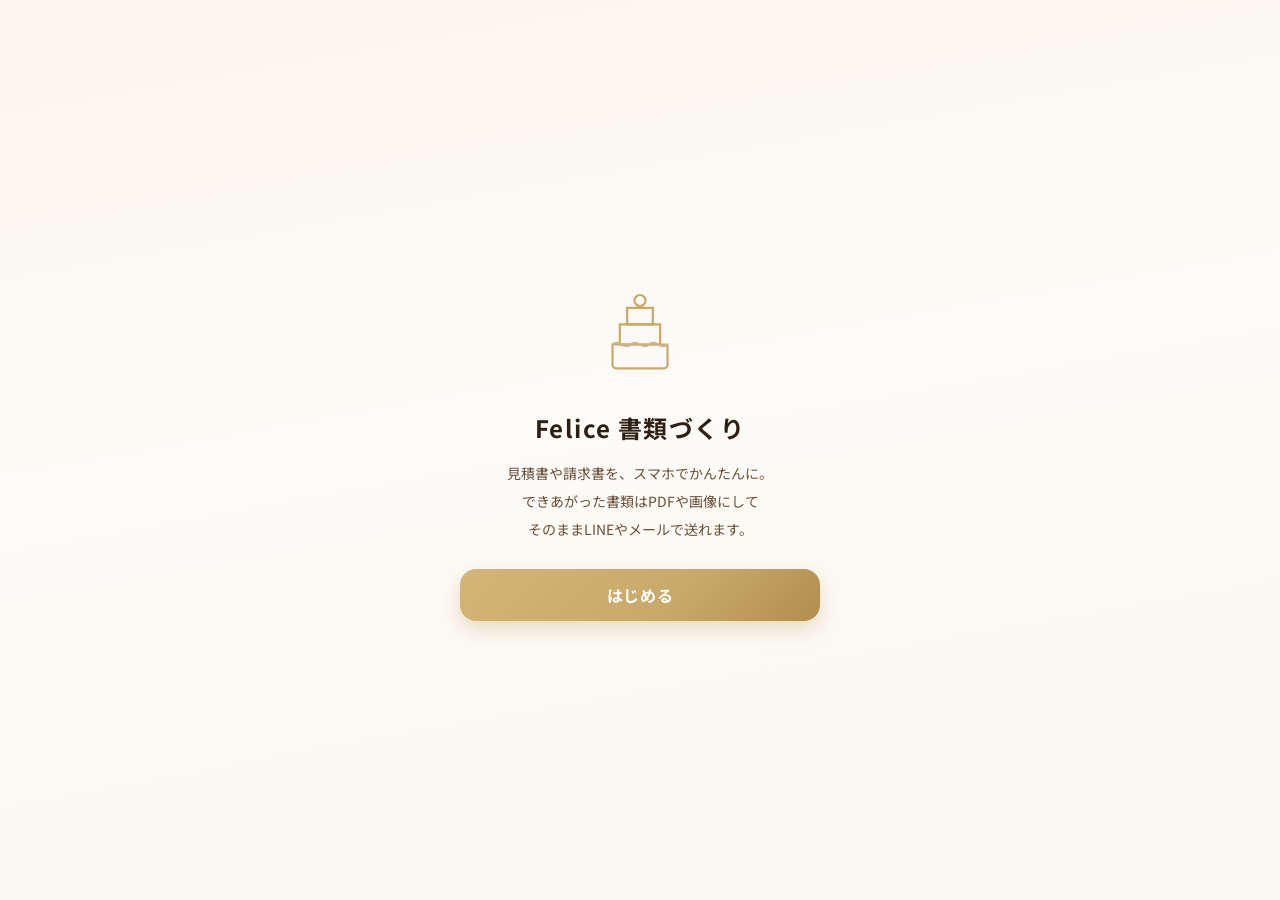
==== commit ffee7a8b: "billing: 書き出し形式にJPG・PNG画像を追加（共有・ダウンロード両対応） - 共有／ダウンロード時にPDF・JPG・PNGを選ぶボトムシートを追加（用途の説明つき） - 画像はA4比・白背" ====
--- a/billing/index.html
+++ b/billing/index.html
@@ -262,7 +262,7 @@
     </button>
     <button class="btn-primary" id="btn-share">
       <svg viewBox="0 0 24 24" class="ic"><path d="M12 15V4M7.5 7.5L12 3l4.5 4.5M5 13v6a1.5 1.5 0 0 0 1.5 1.5h11A1.5 1.5 0 0 0 19 19v-6" stroke-linecap="round" stroke-linejoin="round"/></svg>
-      PDFを共有
+      共有する
     </button>
   </div>
 </div>
@@ -298,7 +298,7 @@
       </svg>
     </div>
     <h1 class="ob-title">Felice 書類づくり</h1>
-    <p class="ob-text">見積書や請求書を、スマホでかんたんに。<br>できあがった書類はPDFにして<br>そのままLINEやメールで送れます。</p>
+    <p class="ob-text">見積書や請求書を、スマホでかんたんに。<br>できあがった書類はPDFや画像にして<br>そのままLINEやメールで送れます。</p>
     <button class="btn-primary ob-next">はじめる</button>
   </div>
   <div class="ob-slide" data-slide="2">
--- a/billing/styles.css
+++ b/billing/styles.css
@@ -434,6 +434,9 @@
   display: flex; align-items: center; justify-content: center; color: #fff;
 }
 .as-btn .dot svg { width: 19px; height: 19px; }
+.as-btn .dot.txt { font-size: 10px; font-weight: 700; letter-spacing: .02em; }
+.as-btn .as-txt { display: flex; flex-direction: column; line-height: 1.4; }
+.as-btn .as-txt em { font-style: normal; font-size: 11.5px; color: var(--text-soft); font-weight: 400; }
 
 /* ═══ 確認モーダル ═══ */
 .modal-wrap {
